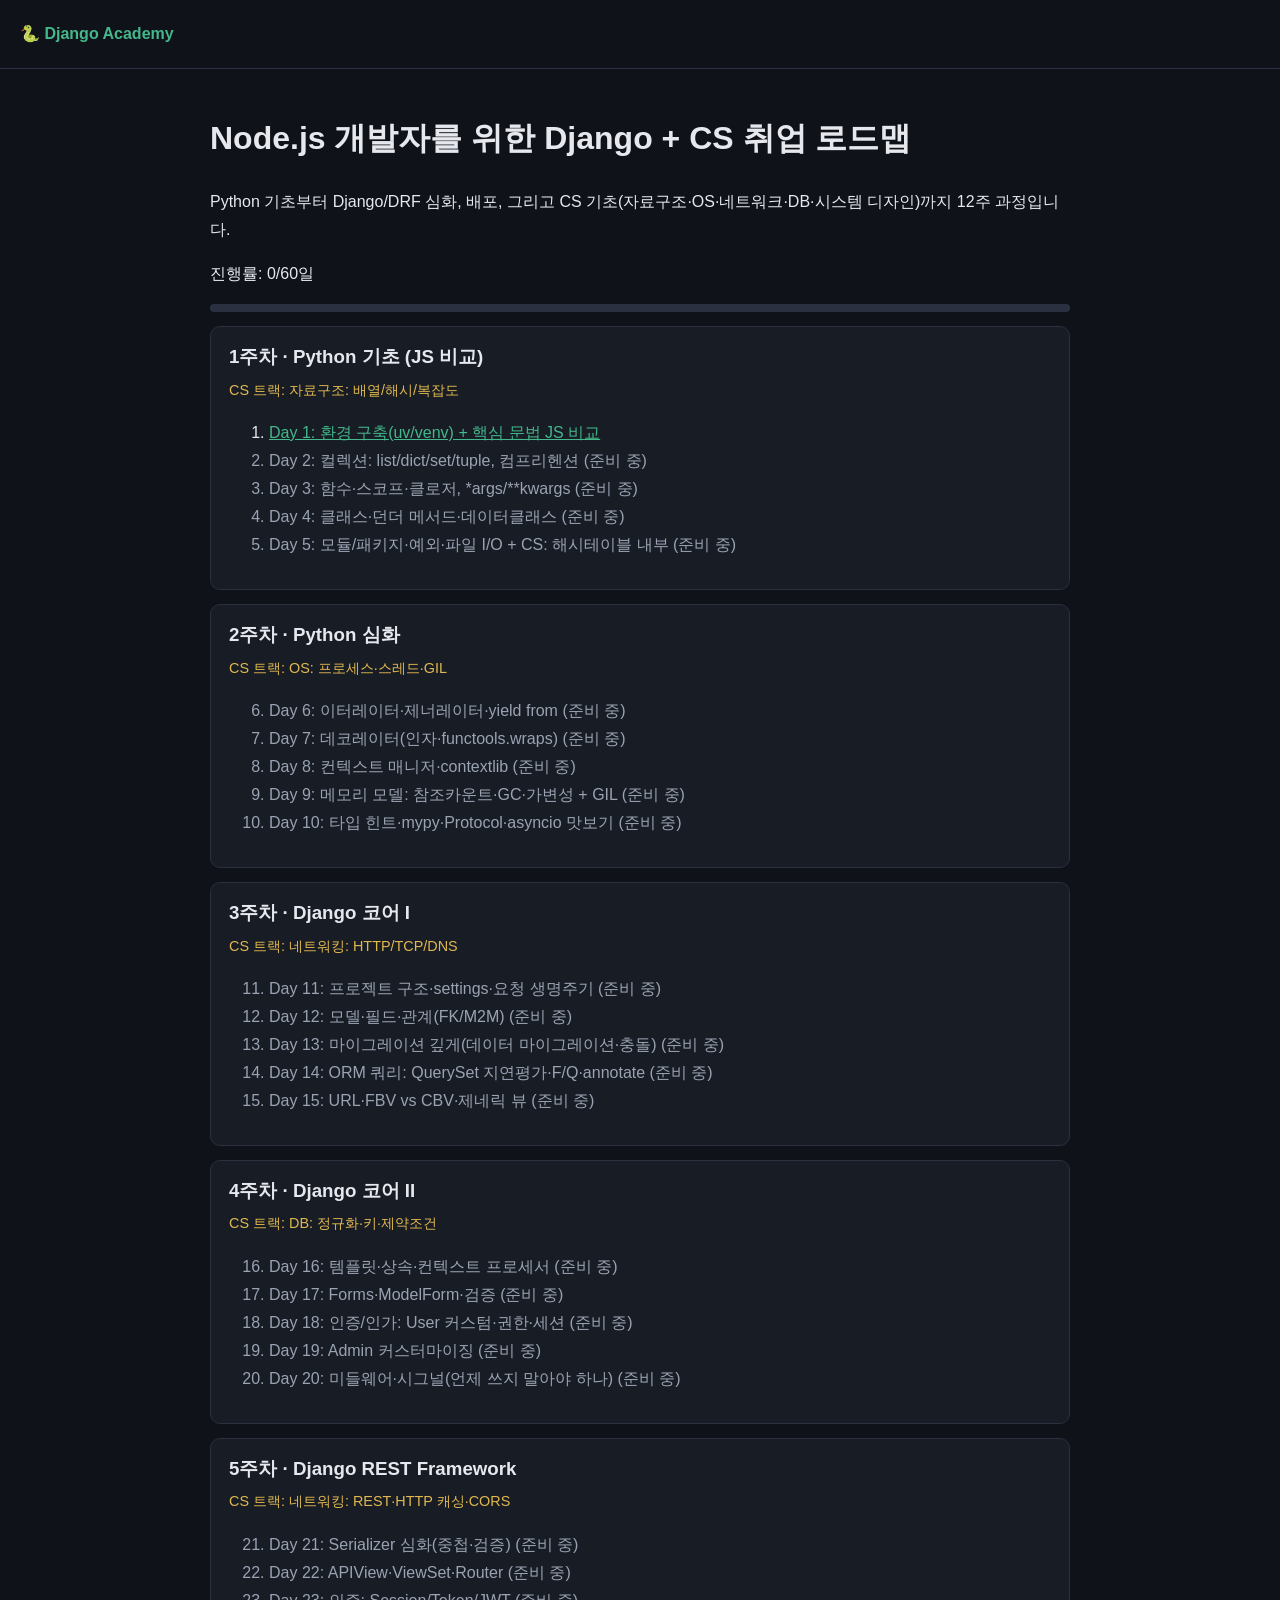
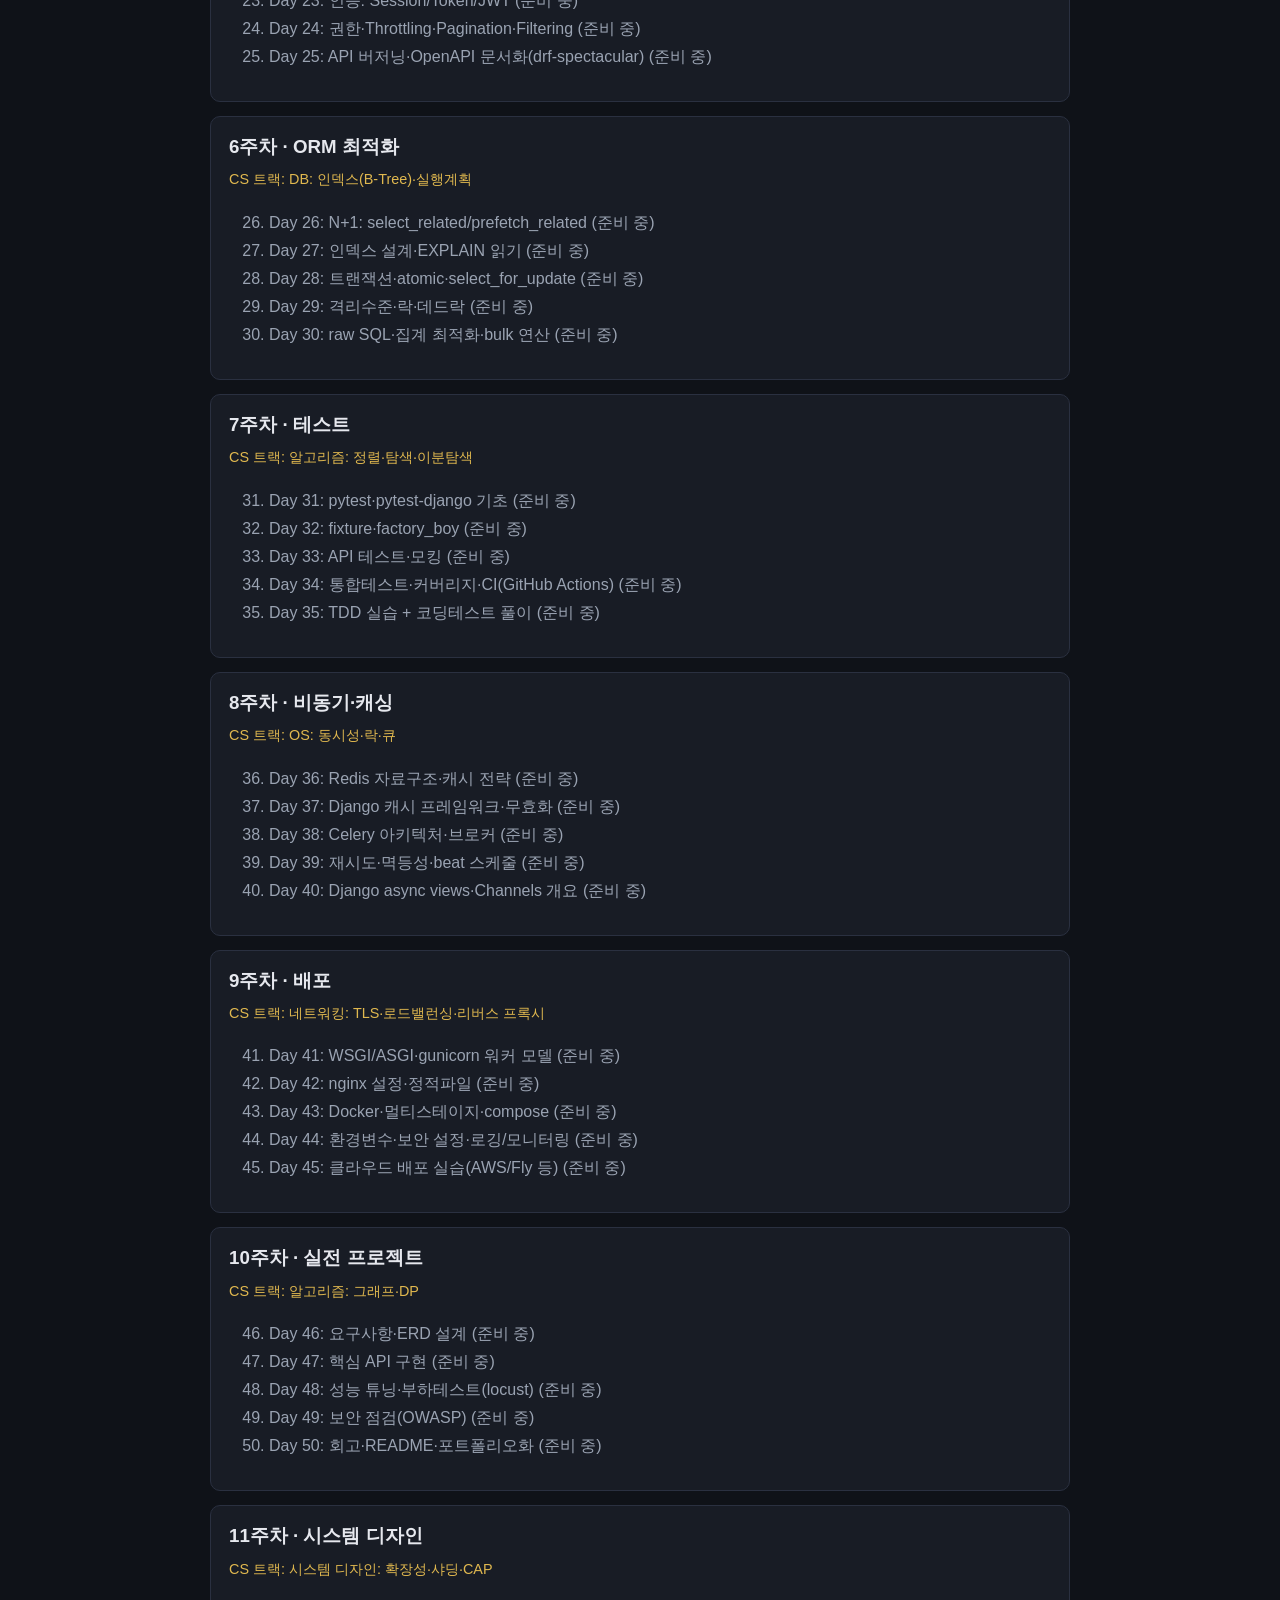
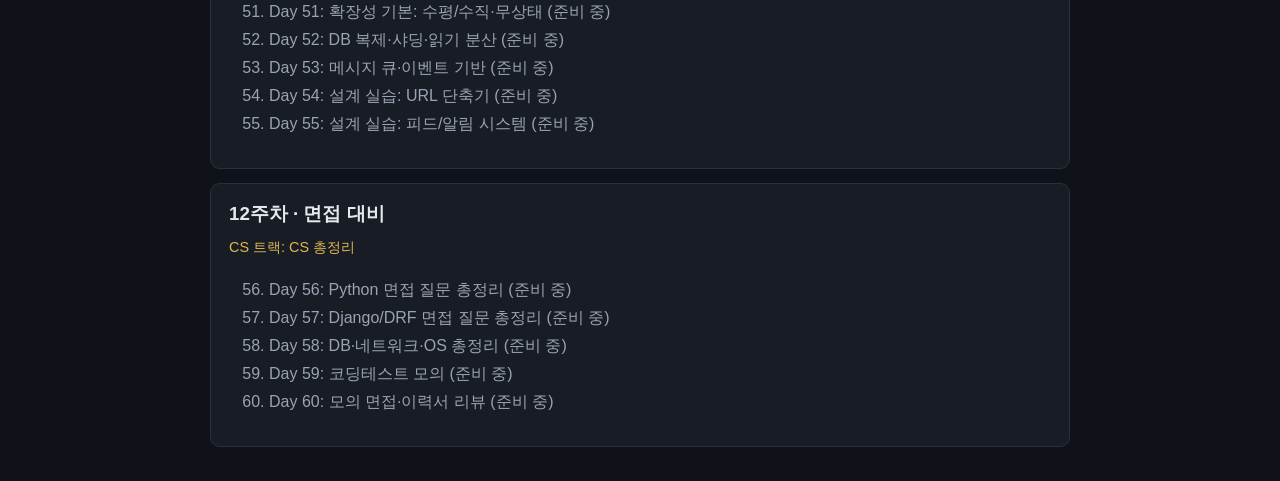
==== index.html @ 1a9416d8 "Django Academy: roadmap + Day 1" ====
<!doctype html><html lang="ko"><head><meta charset="utf-8"><meta name="viewport" content="width=device-width,initial-scale=1">
<title>Django Academy — Node.js 개발자를 위한 취업용 Django</title><link rel="stylesheet" href="style.css"></head><body>
<header><a href="index.html">🐍 Django Academy</a></header><main>
<h1>Node.js 개발자를 위한 Django + CS 취업 로드맵</h1>
<p>Python 기초부터 Django/DRF 심화, 배포, 그리고 CS 기초(자료구조·OS·네트워크·DB·시스템 디자인)까지 12주 과정입니다.</p>
<p id="prog"></p><div class="bar"><i id="pbar" style="width:0"></i></div><div id="road"></div></main>
<script src="curriculum.js"></script><script>
fetch('lessons/index.json').then(r=>r.json()).then(idx=>{
 const have=new Set(idx.lessons.map(l=>l.day)); let n=0,done=0;
 document.getElementById('road').innerHTML=CURRICULUM.map(w=>`<div class="week"><h3>${w.w}주차 · ${w.t}</h3><div class="cs">CS 트랙: ${w.cs}</div><ol start="${(w.w-1)*5+1}">`+
 w.days.map(d=>{n++;const id=String(n).padStart(3,'0');const ok=localStorage.getItem('done-'+id)==='1';if(ok)done++;
  return have.has(n)?`<li class="${ok?'done':''}"><a href="lesson.html?day=${n}">Day ${n}: ${d}</a>${ok?' ✅':''}</li>`:`<li class="pending">Day ${n}: ${d} (준비 중)</li>`}).join('')+`</ol></div>`).join('');
 document.getElementById('prog').textContent=`진행률: ${done}/${n}일`;document.getElementById('pbar').style.width=(done/n*100)+'%';});
</script></body></html>
---- style.css ----
:root{--bg:#0f1218;--card:#181c25;--fg:#e6e8ee;--mut:#9aa3b2;--acc:#44b78b;--b:#2a3040}
*{box-sizing:border-box}body{margin:0;font-family:-apple-system,"Pretendard","Noto Sans KR",sans-serif;background:var(--bg);color:var(--fg);line-height:1.75}
a{color:var(--acc)}header{padding:20px;border-bottom:1px solid var(--b)}header a{text-decoration:none;font-weight:700}
main{max-width:900px;margin:auto;padding:20px}.week{background:var(--card);border:1px solid var(--b);border-radius:10px;padding:14px 18px;margin:14px 0}
.week h3{margin:0 0 4px}.cs{color:#e0b84f;font-size:.9em}.week li.done a{text-decoration:line-through;color:var(--mut)}.pending{color:var(--mut)}
pre{background:#0b0d12;border:1px solid var(--b);border-radius:8px;padding:12px;overflow:auto}code{font-family:"JetBrains Mono",monospace;font-size:.9em}
table{border-collapse:collapse;width:100%}td,th{border:1px solid var(--b);padding:6px;vertical-align:top}
details{background:var(--card);border:1px solid var(--b);border-radius:8px;padding:8px 12px;margin:8px 0}summary{cursor:pointer;font-weight:600}
.nav{display:flex;justify-content:space-between;gap:10px;margin:24px 0;flex-wrap:wrap}.bar{height:8px;background:var(--b);border-radius:4px}.bar i{display:block;height:100%;background:var(--acc);border-radius:4px}
blockquote{border-left:4px solid var(--acc);margin:0;padding:4px 14px;color:var(--mut)}
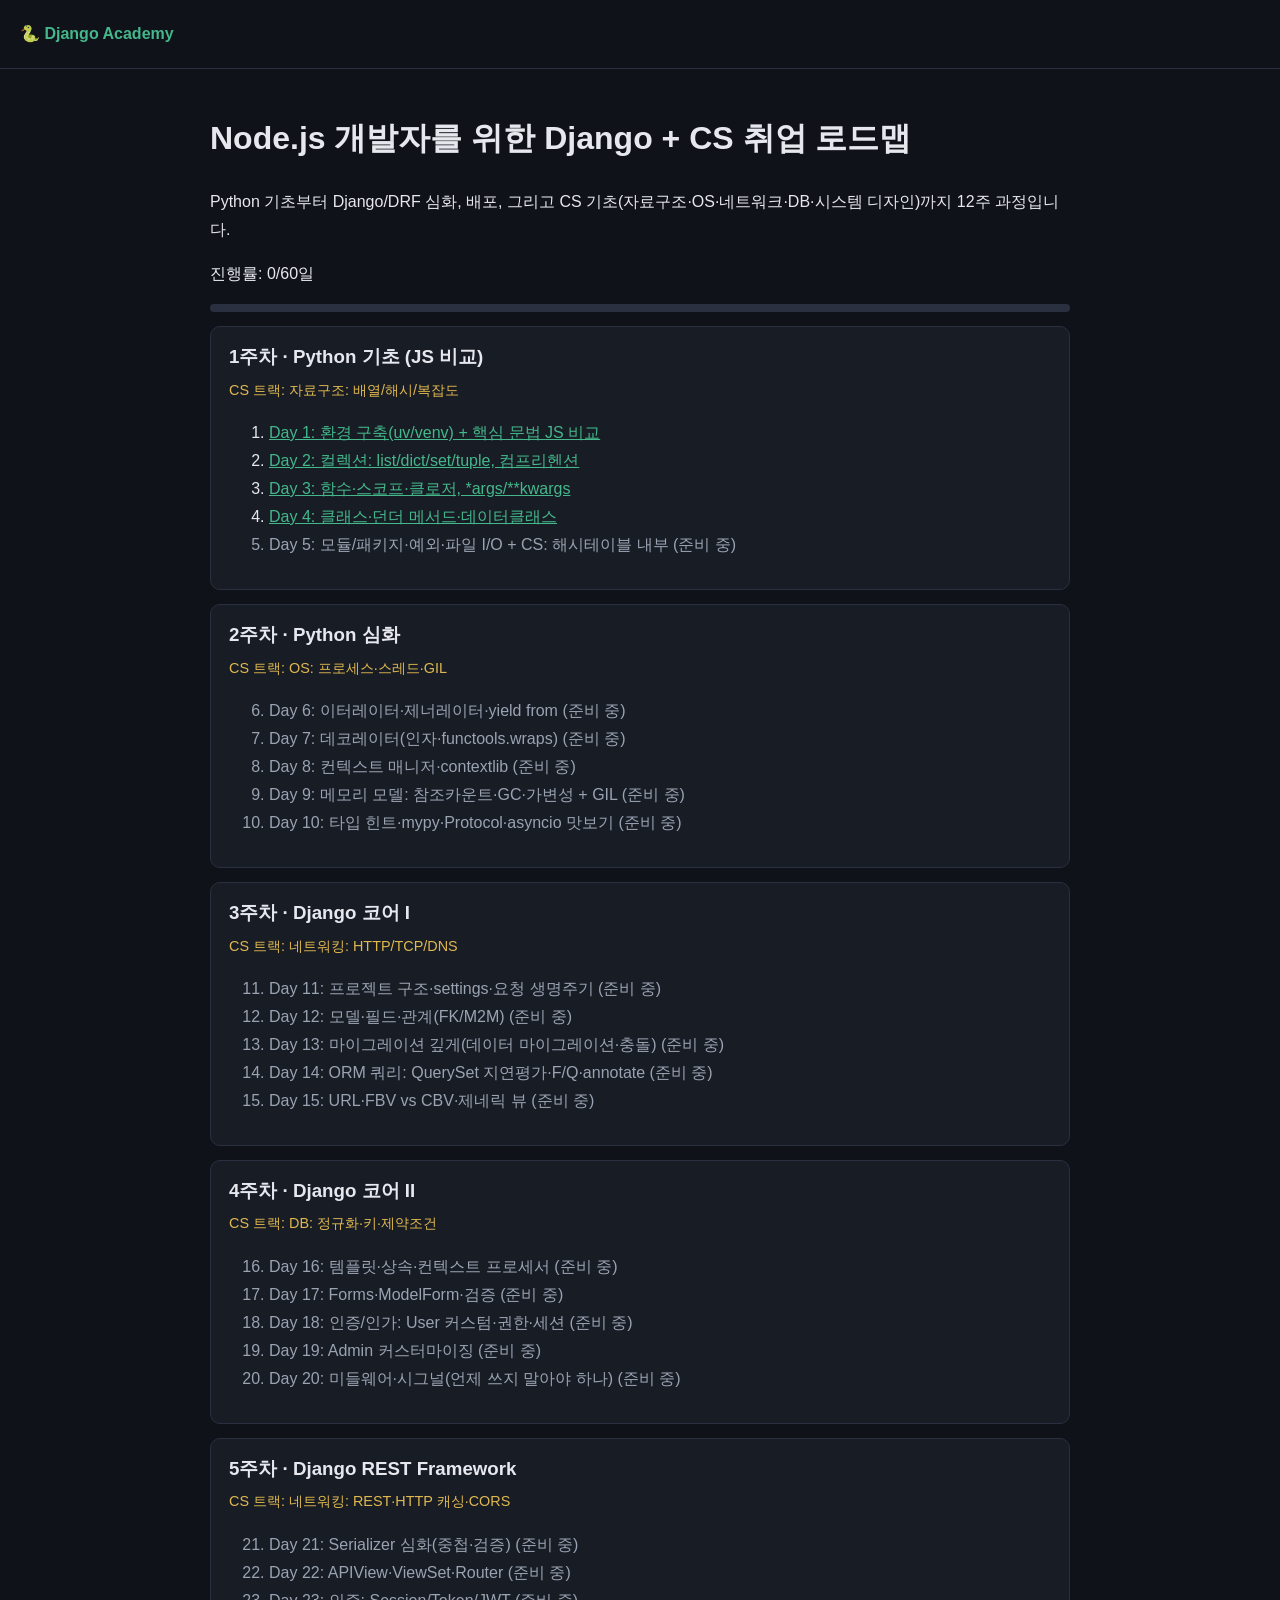
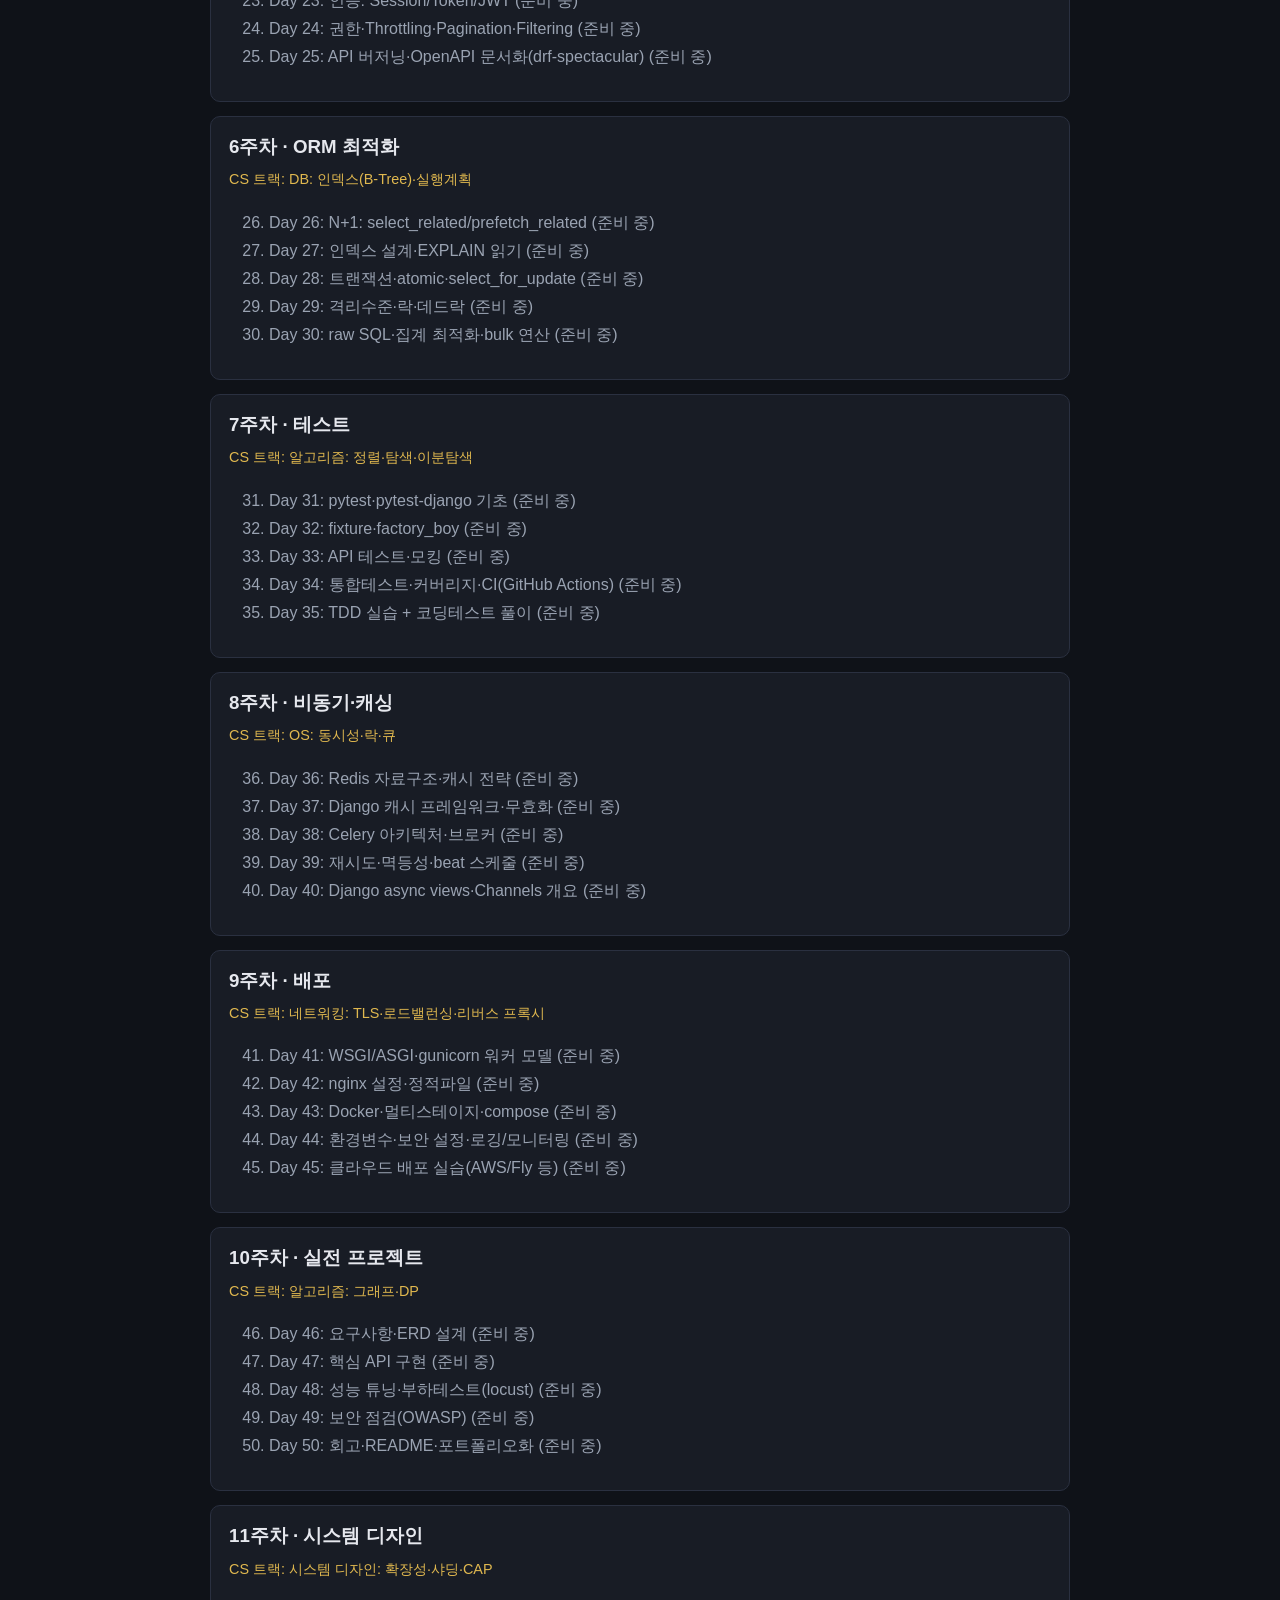
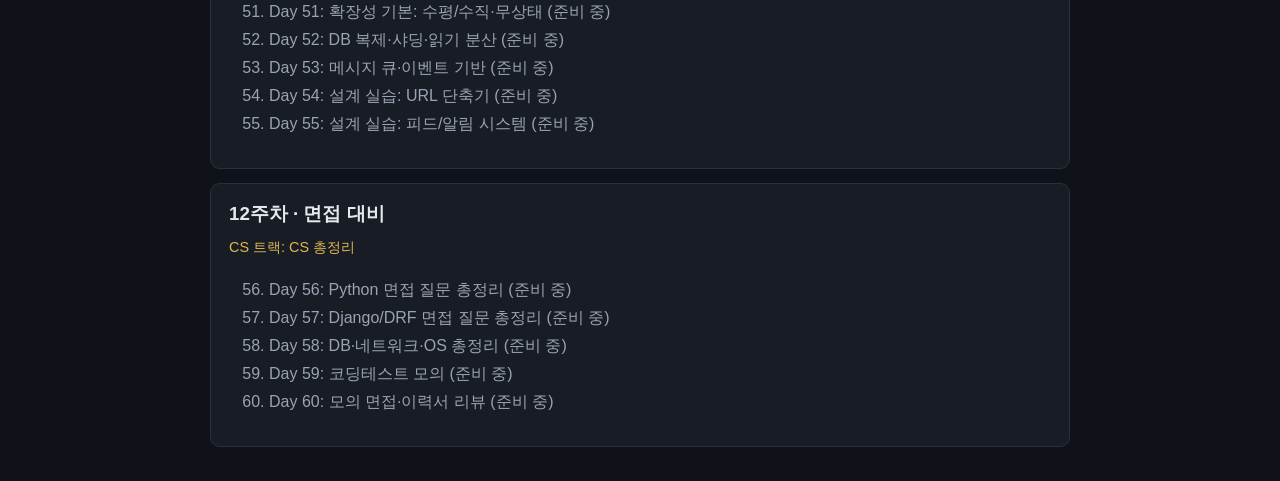
==== commit a681e881: "Rewrite Day 1-4 for readability: concept-by-concept, mobile-friendly code, full answers; mobile CSS;" ====
--- a/index.html
+++ b/index.html
@@ -1,5 +1,5 @@
 <!doctype html><html lang="ko"><head><meta charset="utf-8"><meta name="viewport" content="width=device-width,initial-scale=1">
-<title>Django Academy — Node.js 개발자를 위한 취업용 Django</title><link rel="stylesheet" href="style.css"></head><body>
+<title>Django Academy — Node.js 개발자를 위한 취업용 Django</title><link rel="stylesheet" href="style.css?v=2"></head><body>
 <header><a href="index.html">🐍 Django Academy</a></header><main>
 <h1>Node.js 개발자를 위한 Django + CS 취업 로드맵</h1>
 <p>Python 기초부터 Django/DRF 심화, 배포, 그리고 CS 기초(자료구조·OS·네트워크·DB·시스템 디자인)까지 12주 과정입니다.</p>
--- a/style.css
+++ b/style.css
@@ -8,3 +8,11 @@
 details{background:var(--card);border:1px solid var(--b);border-radius:8px;padding:8px 12px;margin:8px 0}summary{cursor:pointer;font-weight:600}
 .nav{display:flex;justify-content:space-between;gap:10px;margin:24px 0;flex-wrap:wrap}.bar{height:8px;background:var(--b);border-radius:4px}.bar i{display:block;height:100%;background:var(--acc);border-radius:4px}
 blockquote{border-left:4px solid var(--acc);margin:0;padding:4px 14px;color:var(--mut)}
+/* 모바일 가독성: 코드 줄바꿈, 폰트 크기, 표 스크롤 */
+pre{white-space:pre-wrap;word-break:break-word;overflow-wrap:anywhere;padding:12px 14px;font-size:15px;line-height:1.55;-webkit-text-size-adjust:100%}
+pre code,pre code.hljs{white-space:inherit;word-break:inherit;font-size:inherit;padding:0;background:transparent;overflow:visible}
+:not(pre)>code{background:#232836;padding:1px 5px;border-radius:4px;font-size:.88em;overflow-wrap:anywhere}
+table{display:block;overflow-x:auto;-webkit-overflow-scrolling:touch}
+details>summary{padding:4px 0}details[open]>summary{margin-bottom:8px;border-bottom:1px solid var(--b);padding-bottom:8px}
+h3{margin-top:2em}
+@media (max-width:600px){main{padding:14px}body{font-size:16px}pre{font-size:14px;padding:10px 12px;margin-left:-4px;margin-right:-4px}h1{font-size:1.5em}h2{font-size:1.3em}h3{font-size:1.1em}}
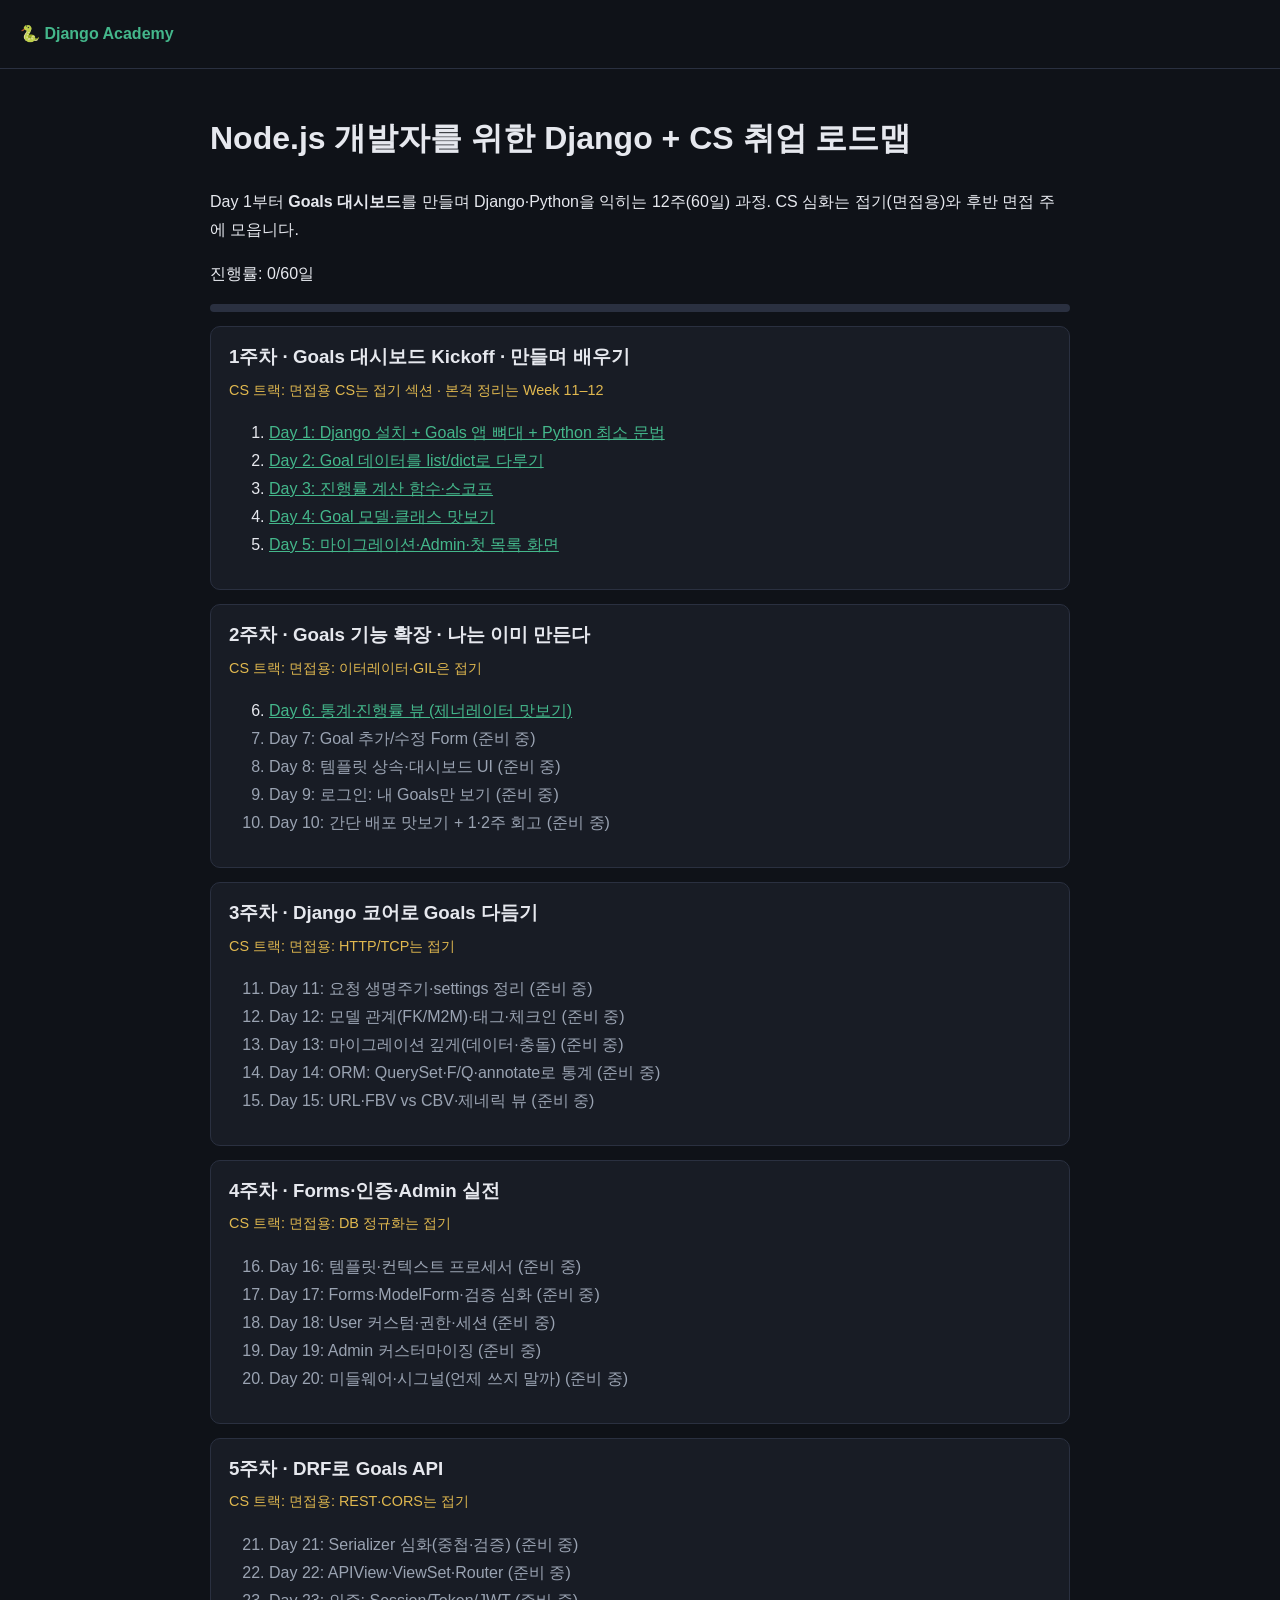
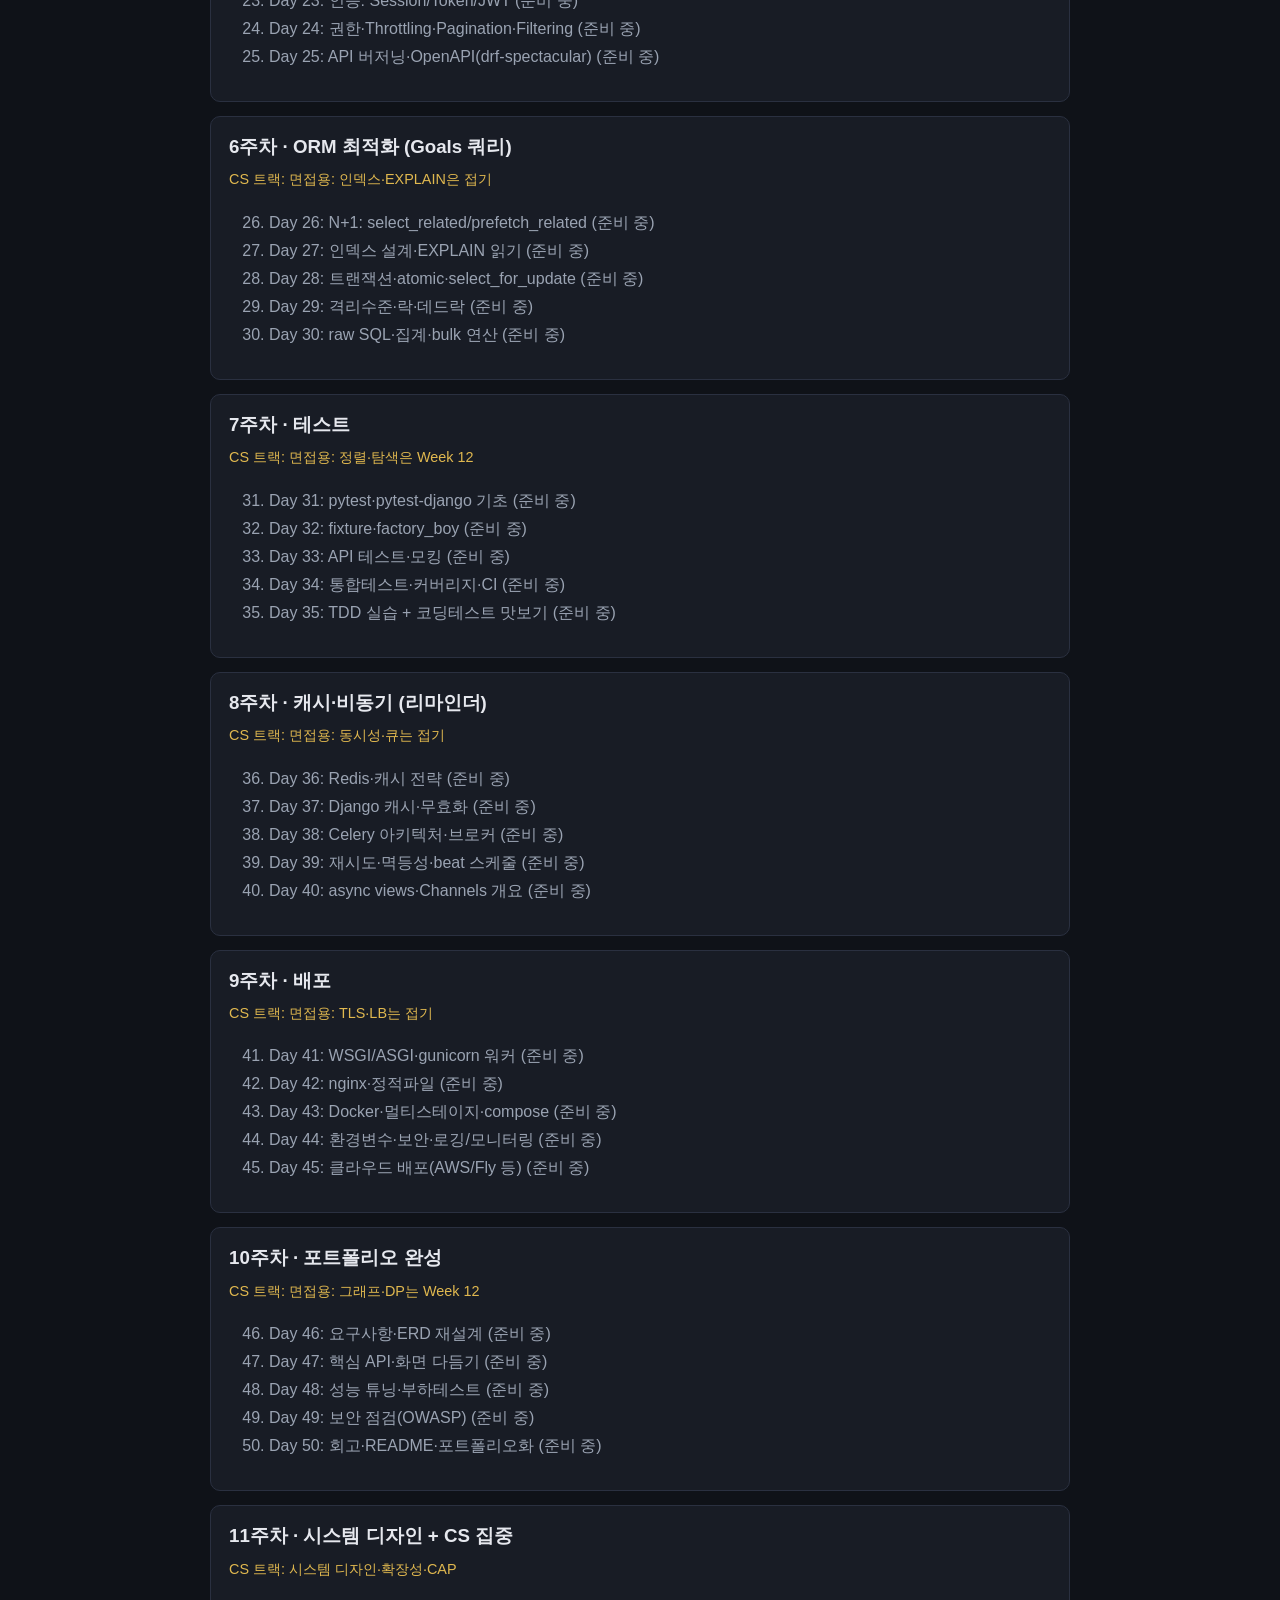
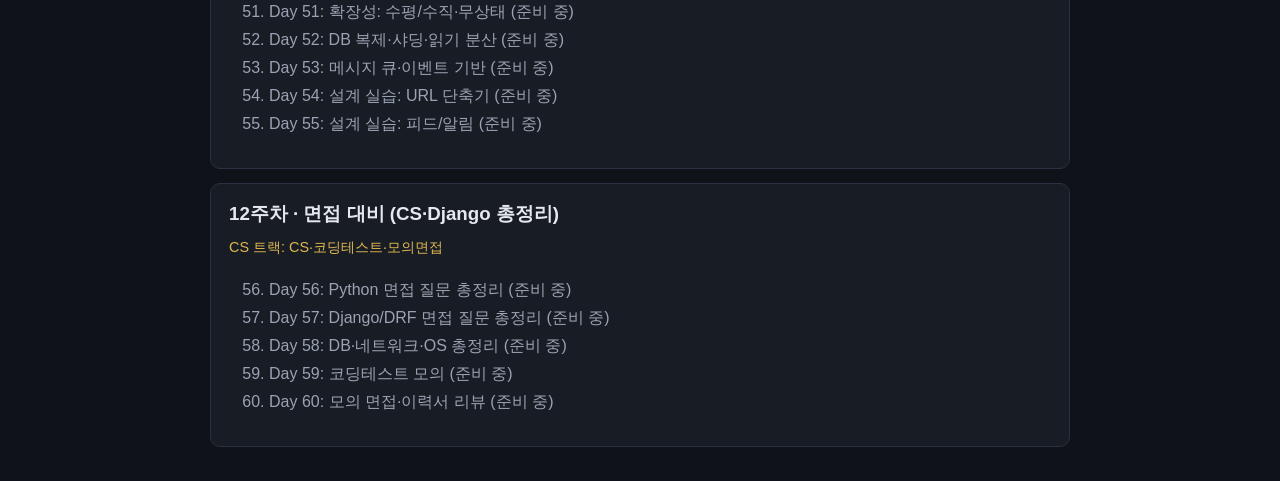
==== commit ef32f2db: "Project-first teaching: Goals dashboard roadmap, Pyodide runners, Day 1 rewrite Rework curriculum ar" ====
--- a/index.html
+++ b/index.html
@@ -2,7 +2,7 @@
 <title>Django Academy — Node.js 개발자를 위한 취업용 Django</title><link rel="stylesheet" href="style.css?v=2"></head><body>
 <header><a href="index.html">🐍 Django Academy</a></header><main>
 <h1>Node.js 개발자를 위한 Django + CS 취업 로드맵</h1>
-<p>Python 기초부터 Django/DRF 심화, 배포, 그리고 CS 기초(자료구조·OS·네트워크·DB·시스템 디자인)까지 12주 과정입니다.</p>
+<p>Day 1부터 <strong>Goals 대시보드</strong>를 만들며 Django·Python을 익히는 12주(60일) 과정. CS 심화는 접기(면접용)와 후반 면접 주에 모읍니다.</p>
 <p id="prog"></p><div class="bar"><i id="pbar" style="width:0"></i></div><div id="road"></div></main>
 <script src="curriculum.js"></script><script>
 fetch('lessons/index.json').then(r=>r.json()).then(idx=>{
--- a/style.css
+++ b/style.css
@@ -16,3 +16,4 @@
 details>summary{padding:4px 0}details[open]>summary{margin-bottom:8px;border-bottom:1px solid var(--b);padding-bottom:8px}
 h3{margin-top:2em}
 @media (max-width:600px){main{padding:14px}body{font-size:16px}pre{font-size:14px;padding:10px 12px;margin-left:-4px;margin-right:-4px}h1{font-size:1.5em}h2{font-size:1.3em}h3{font-size:1.1em}}
+#content img{max-width:100%;height:auto;border-radius:8px;display:block;margin:12px auto}
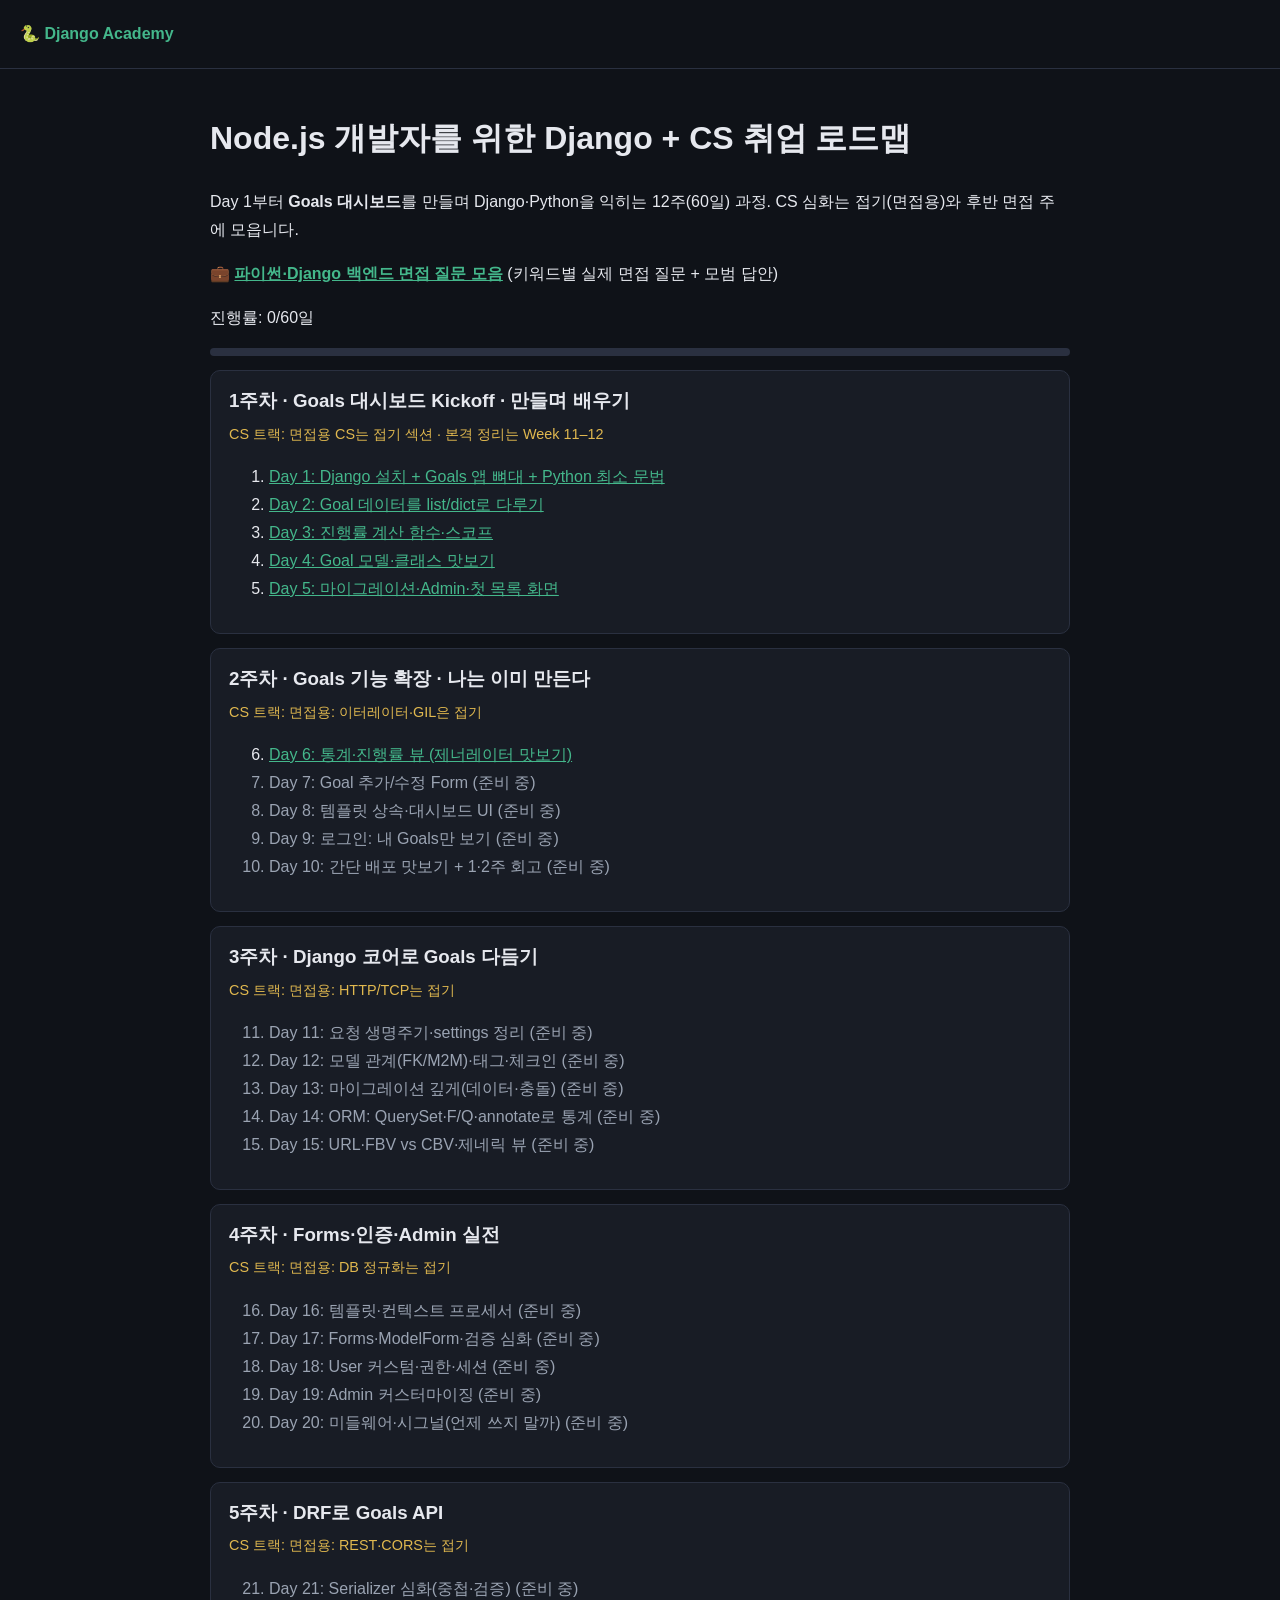
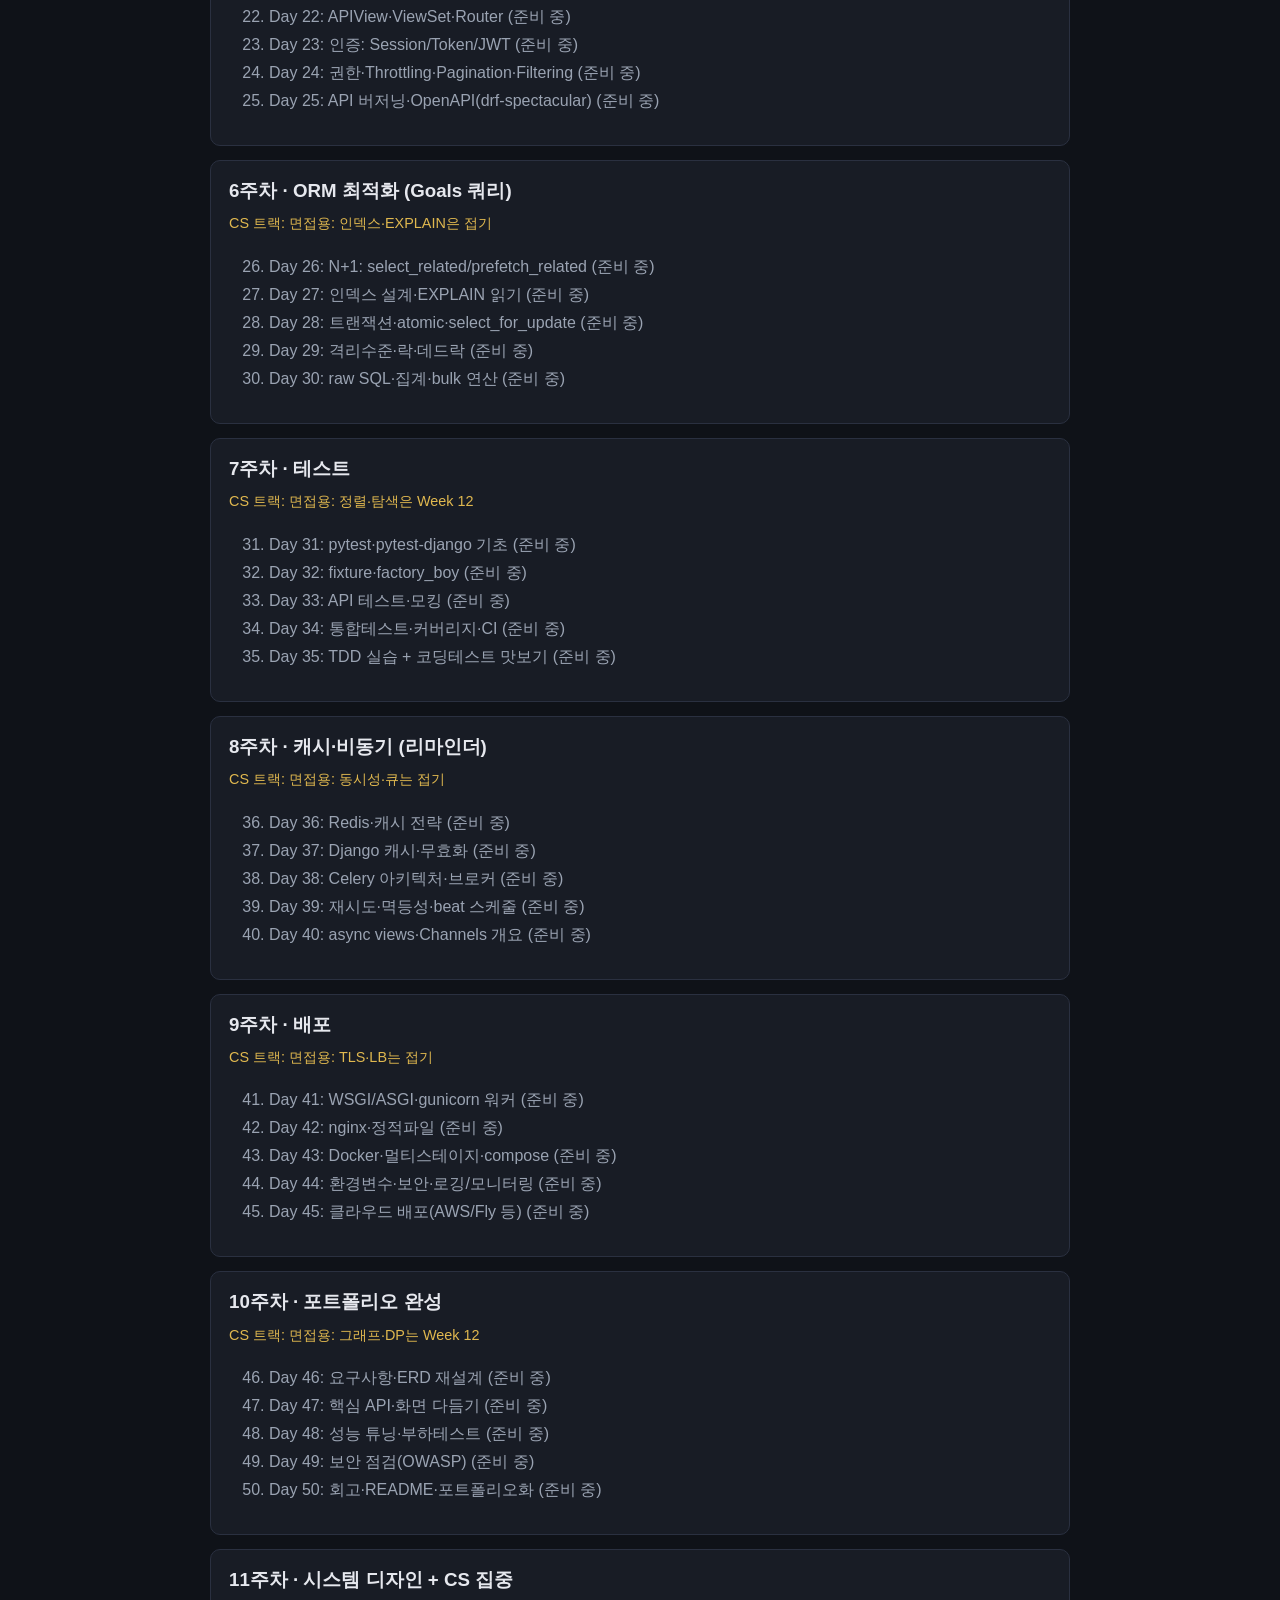
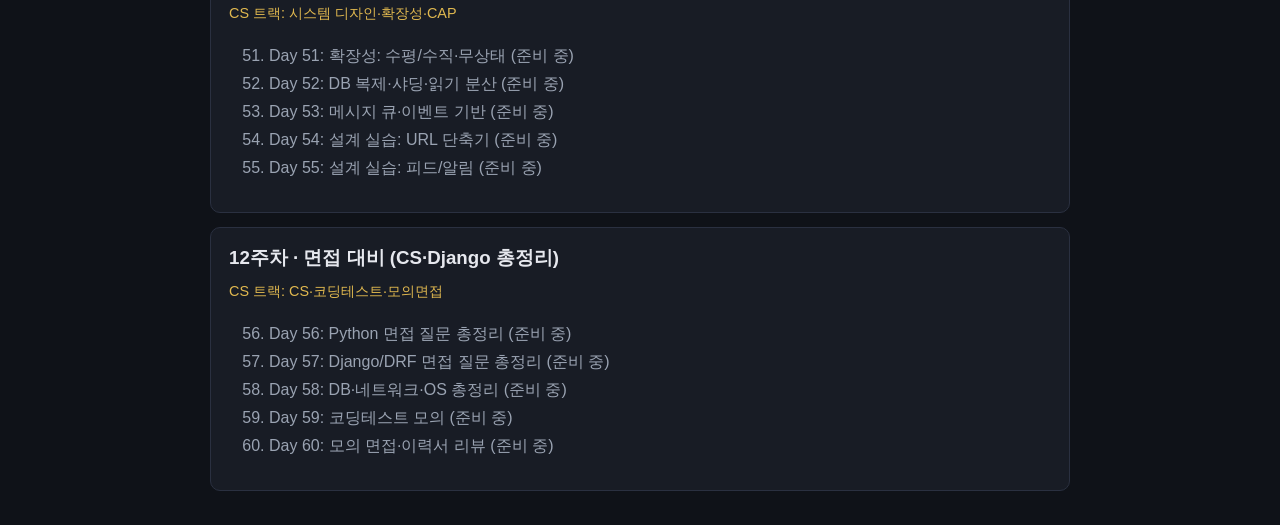
==== commit 4bcd9efd: "Add interview question bank page (keyword-grouped, sourced)" ====
--- a/index.html
+++ b/index.html
@@ -3,6 +3,7 @@
 <header><a href="index.html">🐍 Django Academy</a></header><main>
 <h1>Node.js 개발자를 위한 Django + CS 취업 로드맵</h1>
 <p>Day 1부터 <strong>Goals 대시보드</strong>를 만들며 Django·Python을 익히는 12주(60일) 과정. CS 심화는 접기(면접용)와 후반 면접 주에 모읍니다.</p>
+<p>💼 <a href="interview.html"><strong>파이썬·Django 백엔드 면접 질문 모음</strong></a> (키워드별 실제 면접 질문 + 모범 답안)</p>
 <p id="prog"></p><div class="bar"><i id="pbar" style="width:0"></i></div><div id="road"></div></main>
 <script src="curriculum.js"></script><script>
 fetch('lessons/index.json').then(r=>r.json()).then(idx=>{
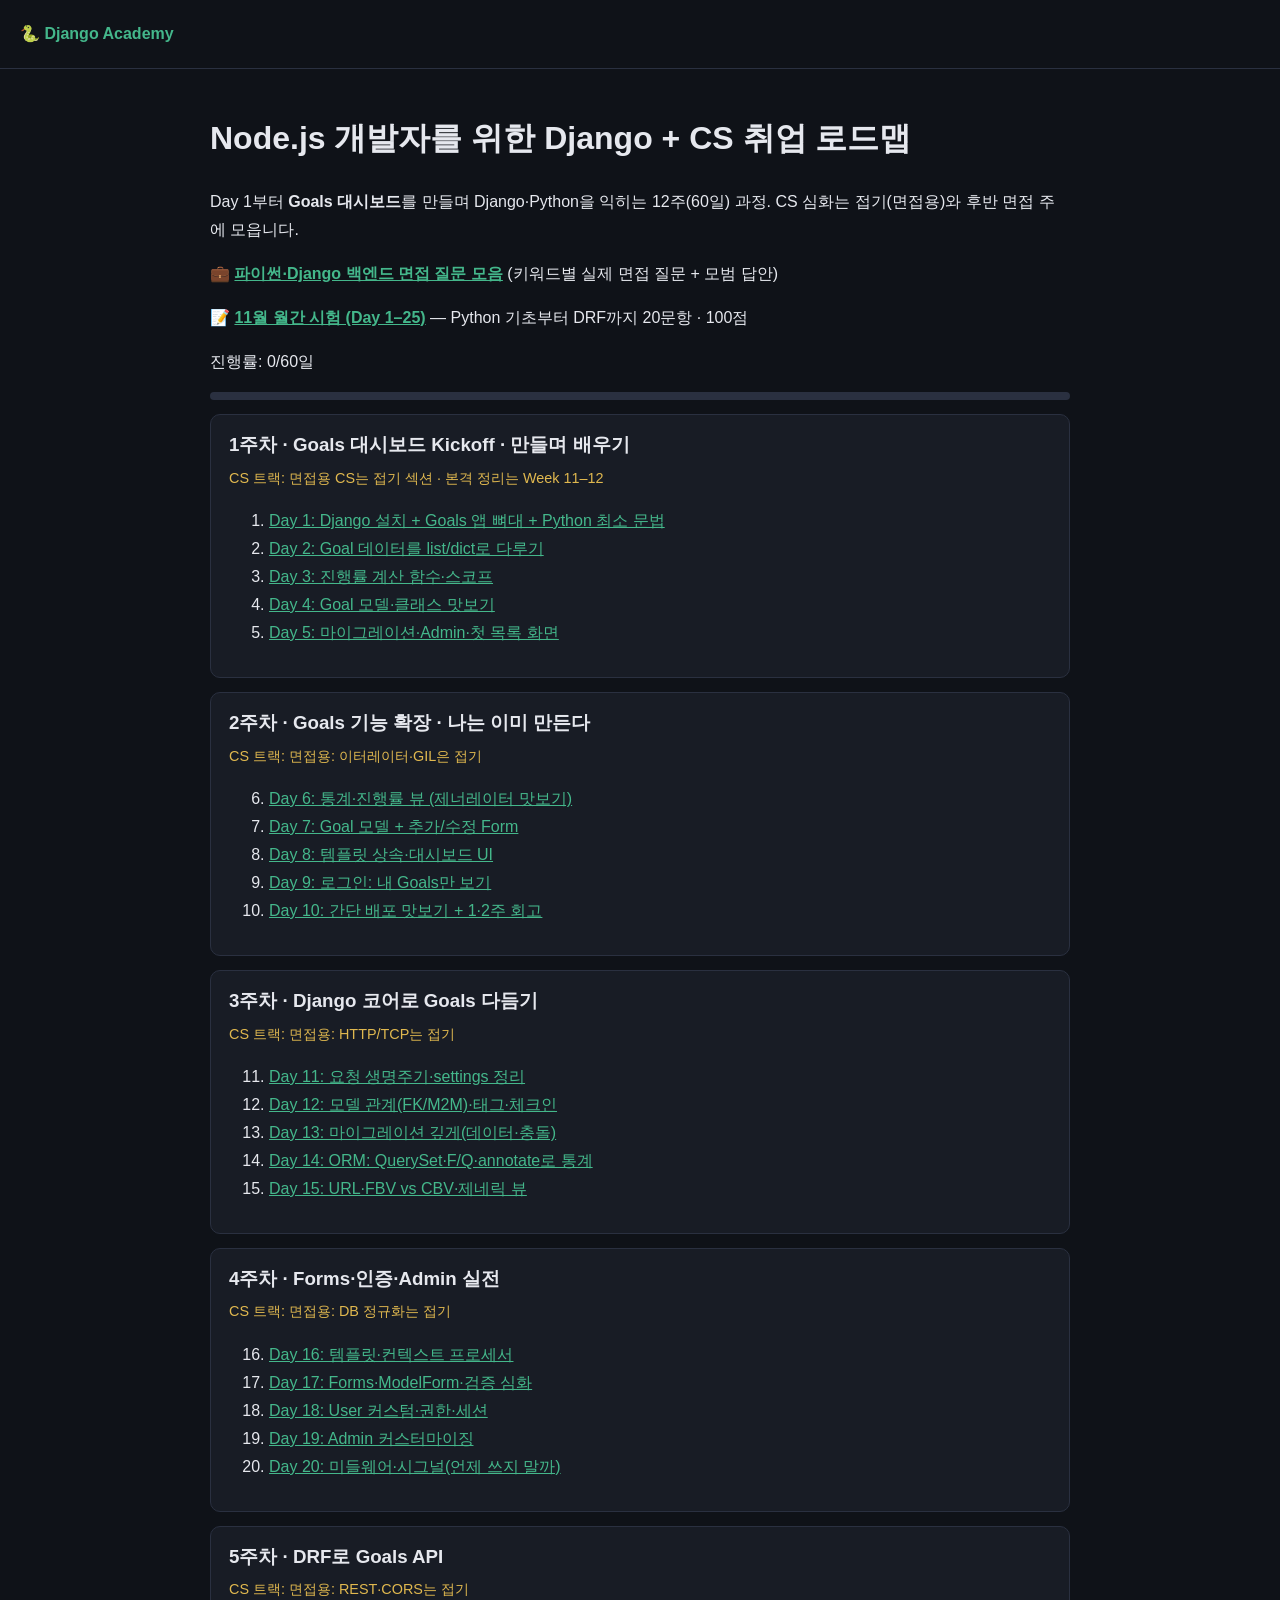
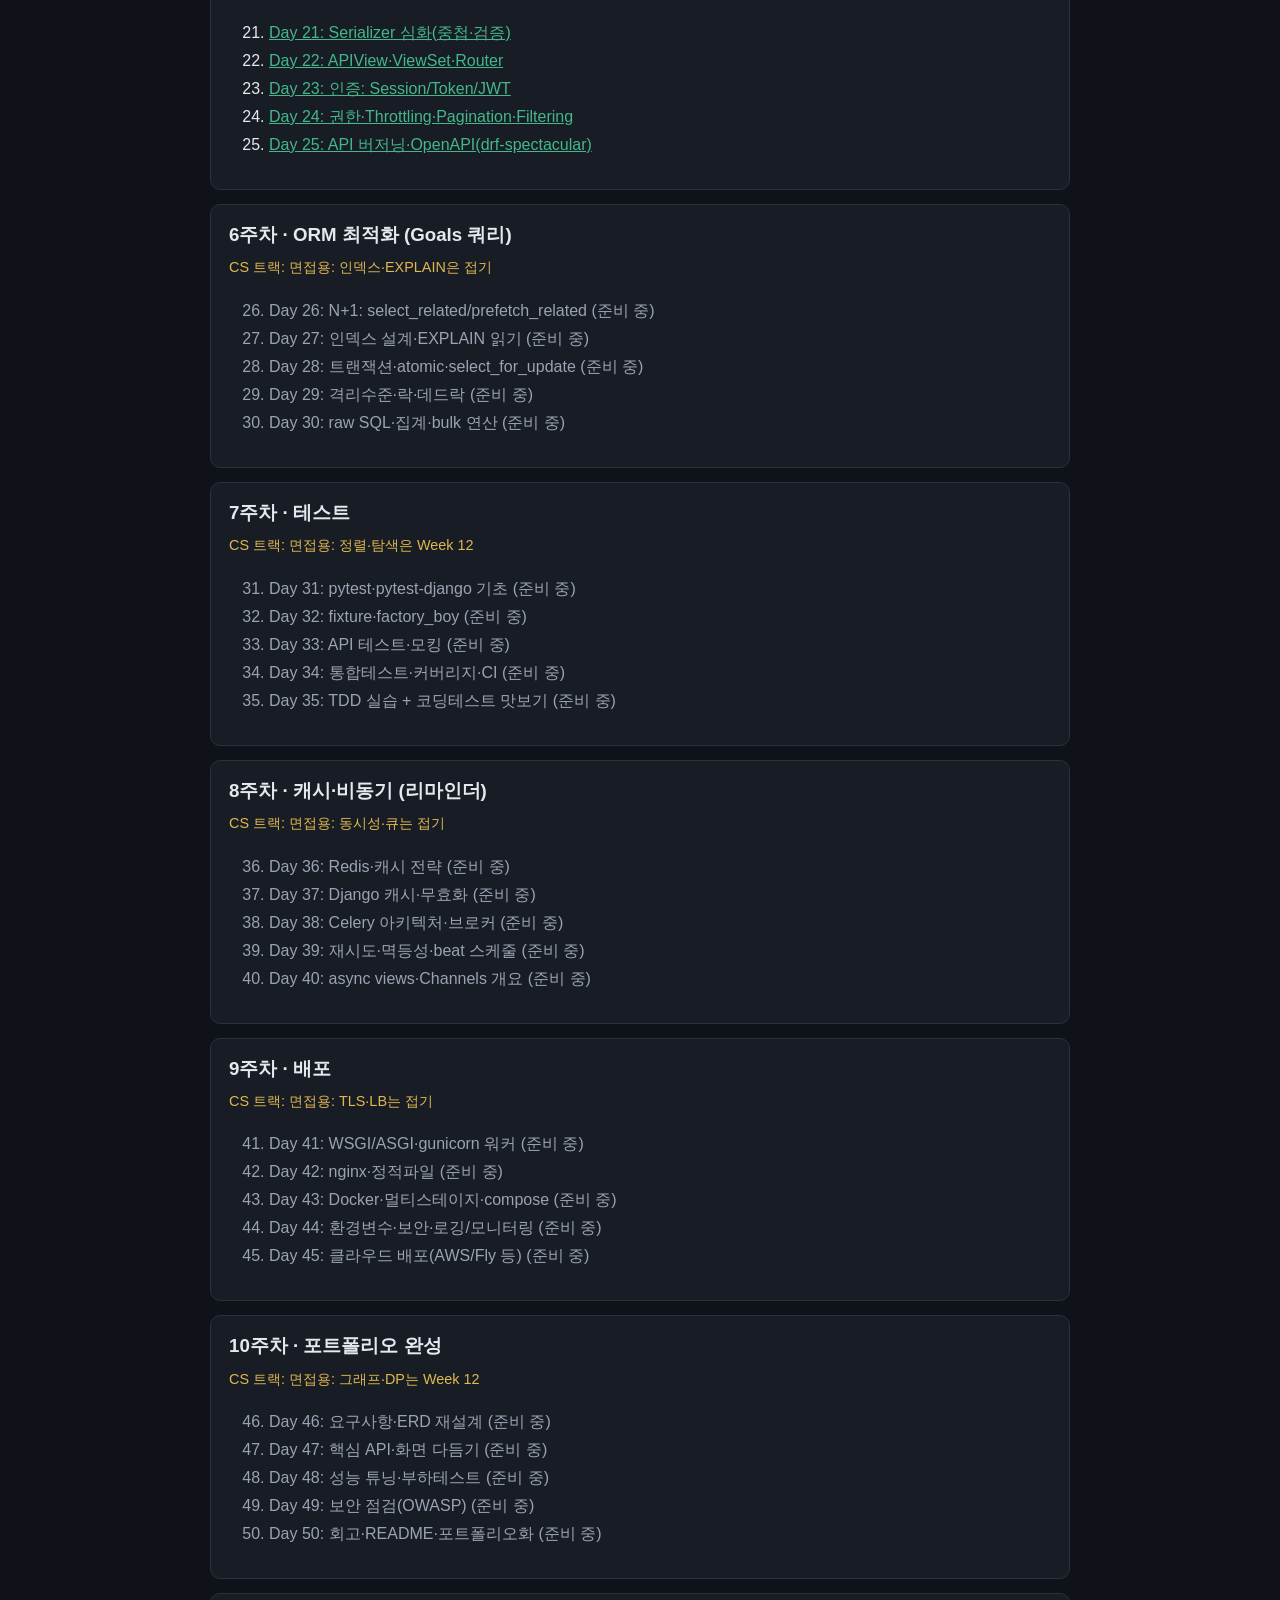
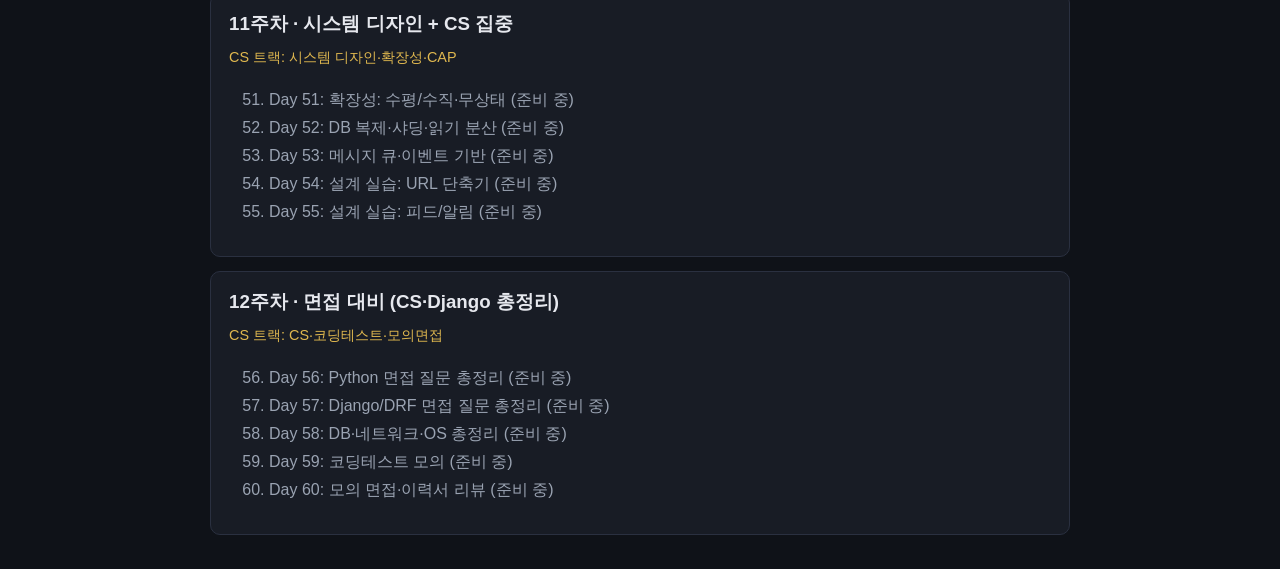
==== commit 3f4757e1: "Add November 2026 monthly exam (Day 1–25) 20-question monthly exam covering Python basics through DR" ====
--- a/index.html
+++ b/index.html
@@ -4,6 +4,7 @@
 <h1>Node.js 개발자를 위한 Django + CS 취업 로드맵</h1>
 <p>Day 1부터 <strong>Goals 대시보드</strong>를 만들며 Django·Python을 익히는 12주(60일) 과정. CS 심화는 접기(면접용)와 후반 면접 주에 모읍니다.</p>
 <p>💼 <a href="interview.html"><strong>파이썬·Django 백엔드 면접 질문 모음</strong></a> (키워드별 실제 면접 질문 + 모범 답안)</p>
+<p>📝 <a href="exam.html"><strong>11월 월간 시험 (Day 1–25)</strong></a> — Python 기초부터 DRF까지 20문항 · 100점</p>
 <p id="prog"></p><div class="bar"><i id="pbar" style="width:0"></i></div><div id="road"></div></main>
 <script src="curriculum.js"></script><script>
 fetch('lessons/index.json').then(r=>r.json()).then(idx=>{
